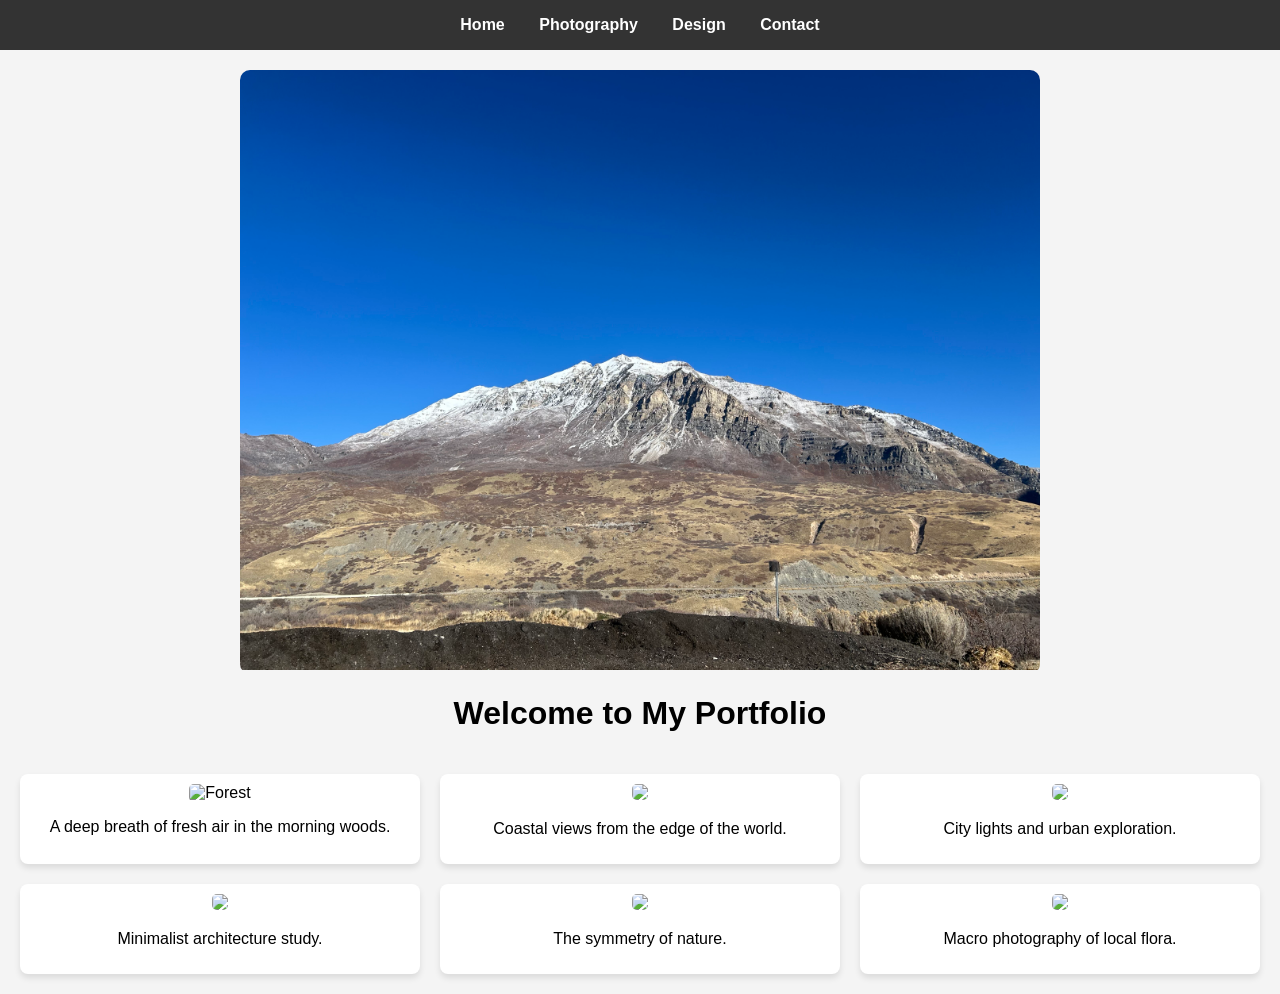
==== index.html @ ab3d57b9 "Add files via upload" ====
<!DOCTYPE html>
<html lang="en">
<head>
    <meta charset="UTF-8">
    <meta name="viewport" content="width=device-width, initial-scale=1.0">
    <title>Portfolio | Home</title>
    <link rel="stylesheet" href="style.css">
</head>
<body>

    <nav>
        <a href="index.html">Home</a>
        <a href="photography.html">Photography</a>
        <a href="design.html">Design</a>
        <a href="contact.html">Contact</a>
    </nav>

    <header>
        <div class="slideshow-container">
            <div class="mySlides fade">
                <img src="IMG_2703.jpeg" style="width:100%">
            </div>
            <div class="mySlides fade">
                <img src="design1.png" style="width:100%">
            </div>
            <div class="mySlides fade">
                <img src="https://picsum.photos/id/30/800/400" style="width:100%">
            </div>
        </div>
    </header>

    <main>
        <h1>Welcome to My Portfolio</h1>
        <div class="grid">
            <div class="card">
                <img src="https://picsum.photos/id/101/400/300" onclick="openModal(this.src)" alt="Forest">
                <p>A deep breath of fresh air in the morning woods.</p>
            </div>
            <div class="card"><img src="https://picsum.photos/id/102/400/300" onclick="openModal(this.src)"><p>Coastal views from the edge of the world.</p></div>
            <div class="card"><img src="https://picsum.photos/id/103/400/300" onclick="openModal(this.src)"><p>City lights and urban exploration.</p></div>
            <div class="card"><img src="https://picsum.photos/id/104/400/300" onclick="openModal(this.src)"><p>Minimalist architecture study.</p></div>
            <div class="card"><img src="https://picsum.photos/id/106/400/300" onclick="openModal(this.src)"><p>The symmetry of nature.</p></div>
            <div class="card"><img src="https://picsum.photos/id/107/400/300" onclick="openModal(this.src)"><p>Macro photography of local flora.</p></div>
        </div>
    </main>

    <div id="myModal" class="modal" onclick="this.style.display='none'">
        <span class="close">&times;</span>
        <img class="modal-content" id="img01">
    </div>

    <script src="script.js"></script>
</body>
</html>
---- style.css ----
body { font-family: sans-serif; margin: 0; background: #f4f4f4; text-align: center; }
nav { background: #333; padding: 1rem; }
nav a { color: white; margin: 0 15px; text-decoration: none; font-weight: bold; }

.grid { display: grid; grid-template-columns: repeat(auto-fit, minmax(300px, 1fr)); gap: 20px; padding: 20px; }
.card { background: white; padding: 10px; border-radius: 8px; box-shadow: 0 4px 6px rgba(0,0,0,0.1); }
.card img { width: 100%; border-radius: 5px; cursor: pointer; transition: 0.3s; }
.card img:hover { opacity: 0.7; }

/* Slideshow */
.slideshow-container { max-width: 800px; position: relative; margin: 20px auto; overflow: hidden; border-radius: 10px; }
.mySlides { display: none; }
.fade { animation: fadeAnim 1.5s; }
@keyframes fadeAnim { from {opacity: .4} to {opacity: 1} }

/* Modal/Lightbox */
.modal { display: none; position: fixed; z-index: 100; top: 0; left: 0; width: 100%; height: 100%; background: rgba(0,0,0,0.9); }
.modal-content { margin: auto; display: block; max-width: 80%; max-height: 80%; margin-top: 5%; }
.close { position: absolute; top: 20px; right: 35px; color: white; font-size: 40px; cursor: pointer; }
3. The Logic (script.js)
This small script handles both the automatic slideshow and the clicking of images.

JavaScript
// Slideshow Logic
let slideIndex = 0;
showSlides();

function showSlides() {
  let slides = document.getElementsByClassName("mySlides");
  for (let i = 0; i < slides.length; i++) {
    slides[i].style.display = "none";  
  }
  slideIndex++;
  if (slideIndex > slides.length) {slideIndex = 1}    
  if(slides.length > 0) {
    slides[slideIndex-1].style.display = "block";  
    setTimeout(showSlides, 3000); // Change image every 3 seconds
  }
}

// Lightbox Logic
function openModal(src) {
  document.getElementById("img01").src = src;
  document.getElementById("myModal").style.display = "block";
}
/* --- Enlarged Contact Form Styles --- */
.contact-section {
    max-width: 800px; /* Increased from 600px */
    margin: 50px auto;
    padding: 40px;   /* More internal breathing room */
    background: white;
    border-radius: 12px;
    box-shadow: 0 10px 25px rgba(0,0,0,0.1); /* Softer, deeper shadow */
    text-align: left;
}

.form-group {
    margin-bottom: 25px; /* More space between fields */
}

.form-group label {
    display: block;
    margin-bottom: 10px;
    font-size: 1.1rem; /* Slightly larger text */
    font-weight: 600;
    color: #222;
}

.form-group input, 
.form-group textarea {
    width: 100%;
    padding: 15px; /* Thicker input boxes */
    border: 2px solid #eee; /* Bolder border */
    border-radius: 6px;
    box-sizing: border-box; 
    font-size: 1rem;
    transition: border-color 0.3s, box-shadow 0.3s;
}

/* Focus effect for better UX */
.form-group input:focus, 
.form-group textarea:focus {
    outline: none;
    border-color: #333;
    box-shadow: 0 0 8px rgba(0,0,0,0.1);
}

.submit-btn {
    background-color: #333;
    color: white;
    padding: 18px; /* Larger button */
    border: none;
    border-radius: 6px;
    cursor: pointer;
    width: 100%;
    font-size: 1.2rem; /* Clearer call to action */
    font-weight: bold;
    text-transform: uppercase;
    letter-spacing: 1px;
    transition: background 0.3s ease;
}

.submit-btn:hover {
    background-color: #000;
}
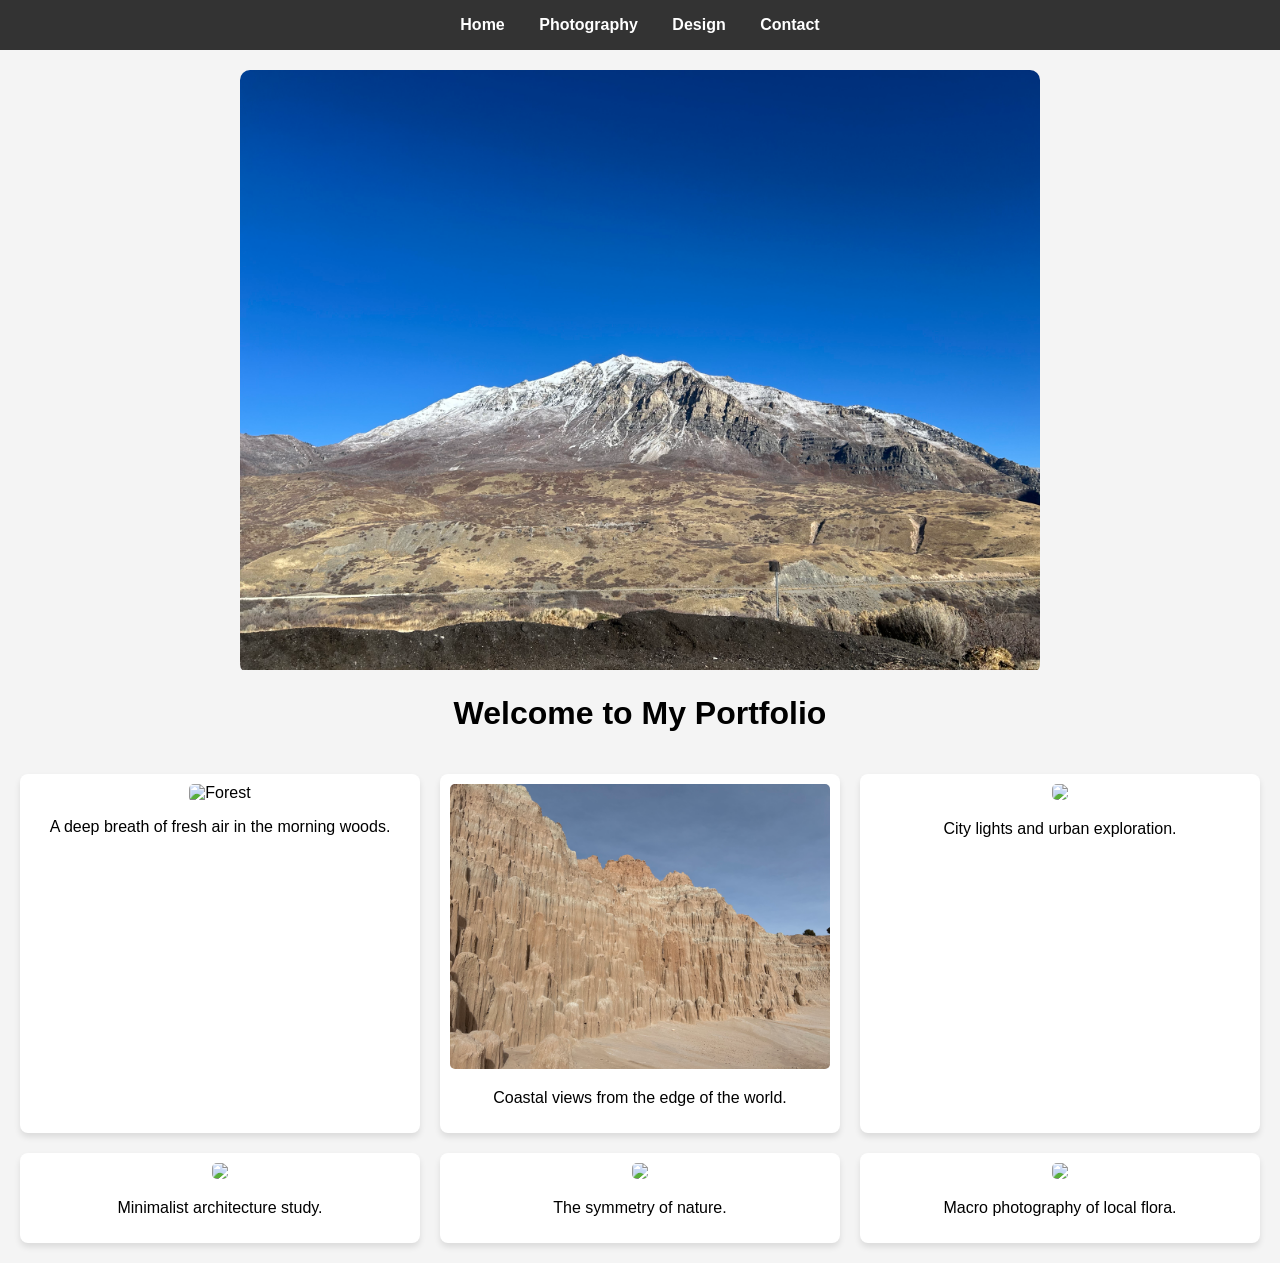
==== commit 0b9409c6: "Update index.html" ====
--- a/index.html
+++ b/index.html
@@ -24,7 +24,7 @@
                 <img src="design1.png" style="width:100%">
             </div>
             <div class="mySlides fade">
-                <img src="https://picsum.photos/id/30/800/400" style="width:100%">
+                <img src="IMG_2707.jpeg" style="width:100%">
             </div>
         </div>
     </header>
@@ -36,7 +36,7 @@
                 <img src="https://picsum.photos/id/101/400/300" onclick="openModal(this.src)" alt="Forest">
                 <p>A deep breath of fresh air in the morning woods.</p>
             </div>
-            <div class="card"><img src="https://picsum.photos/id/102/400/300" onclick="openModal(this.src)"><p>Coastal views from the edge of the world.</p></div>
+            <div class="card"><img src="IMG_2709.jpeg" onclick="openModal(this.src)"><p>Coastal views from the edge of the world.</p></div>
             <div class="card"><img src="https://picsum.photos/id/103/400/300" onclick="openModal(this.src)"><p>City lights and urban exploration.</p></div>
             <div class="card"><img src="https://picsum.photos/id/104/400/300" onclick="openModal(this.src)"><p>Minimalist architecture study.</p></div>
             <div class="card"><img src="https://picsum.photos/id/106/400/300" onclick="openModal(this.src)"><p>The symmetry of nature.</p></div>
@@ -51,4 +51,4 @@
 
     <script src="script.js"></script>
 </body>
-</html>+</html>
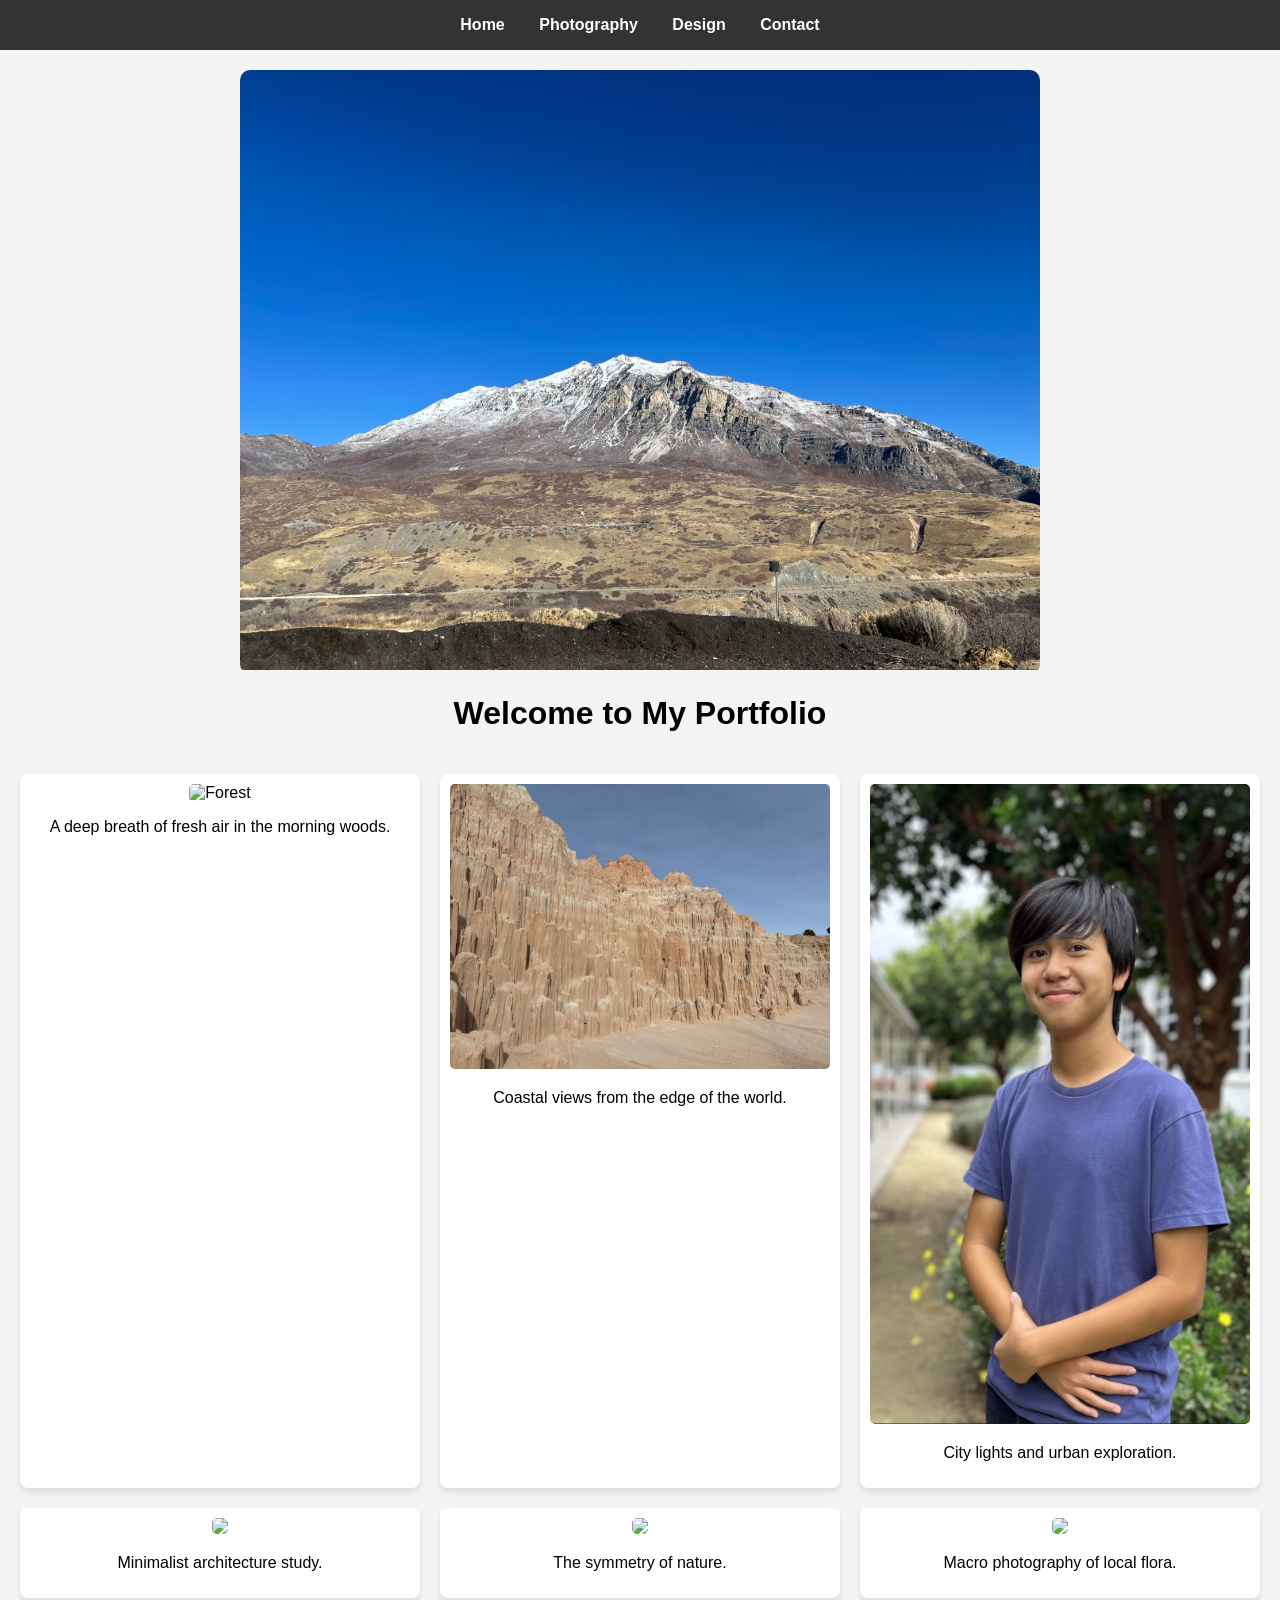
==== commit 585a5362: "Update index.html" ====
--- a/index.html
+++ b/index.html
@@ -37,7 +37,7 @@
                 <p>A deep breath of fresh air in the morning woods.</p>
             </div>
             <div class="card"><img src="IMG_2709.jpeg" onclick="openModal(this.src)"><p>Coastal views from the edge of the world.</p></div>
-            <div class="card"><img src="https://picsum.photos/id/103/400/300" onclick="openModal(this.src)"><p>City lights and urban exploration.</p></div>
+            <div class="card"><img src="photo3.png" onclick="openModal(this.src)"><p>City lights and urban exploration.</p></div>
             <div class="card"><img src="https://picsum.photos/id/104/400/300" onclick="openModal(this.src)"><p>Minimalist architecture study.</p></div>
             <div class="card"><img src="https://picsum.photos/id/106/400/300" onclick="openModal(this.src)"><p>The symmetry of nature.</p></div>
             <div class="card"><img src="https://picsum.photos/id/107/400/300" onclick="openModal(this.src)"><p>Macro photography of local flora.</p></div>
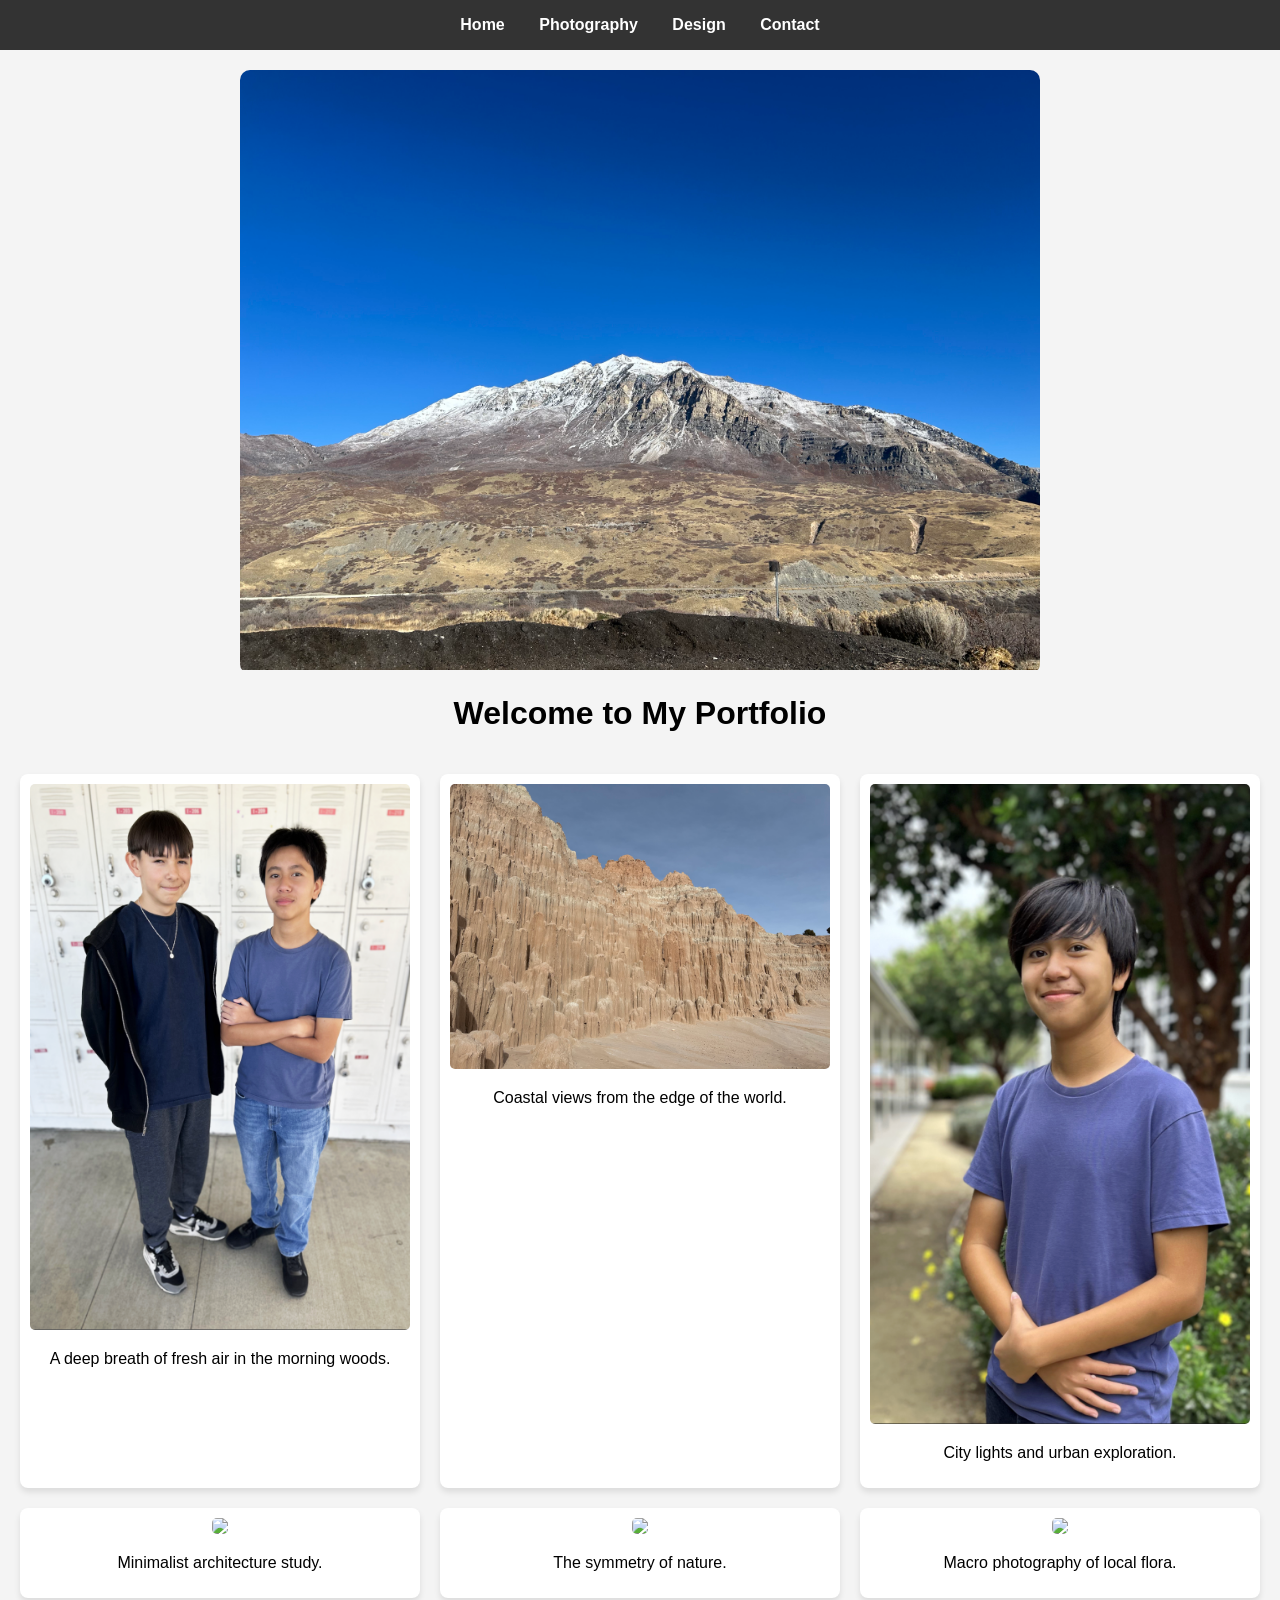
==== commit 045fe09e: "Update index.html" ====
--- a/index.html
+++ b/index.html
@@ -33,7 +33,7 @@
         <h1>Welcome to My Portfolio</h1>
         <div class="grid">
             <div class="card">
-                <img src="https://picsum.photos/id/101/400/300" onclick="openModal(this.src)" alt="Forest">
+                <img src="duoportrait2.png" onclick="openModal(this.src)" alt="Forest">
                 <p>A deep breath of fresh air in the morning woods.</p>
             </div>
             <div class="card"><img src="IMG_2709.jpeg" onclick="openModal(this.src)"><p>Coastal views from the edge of the world.</p></div>
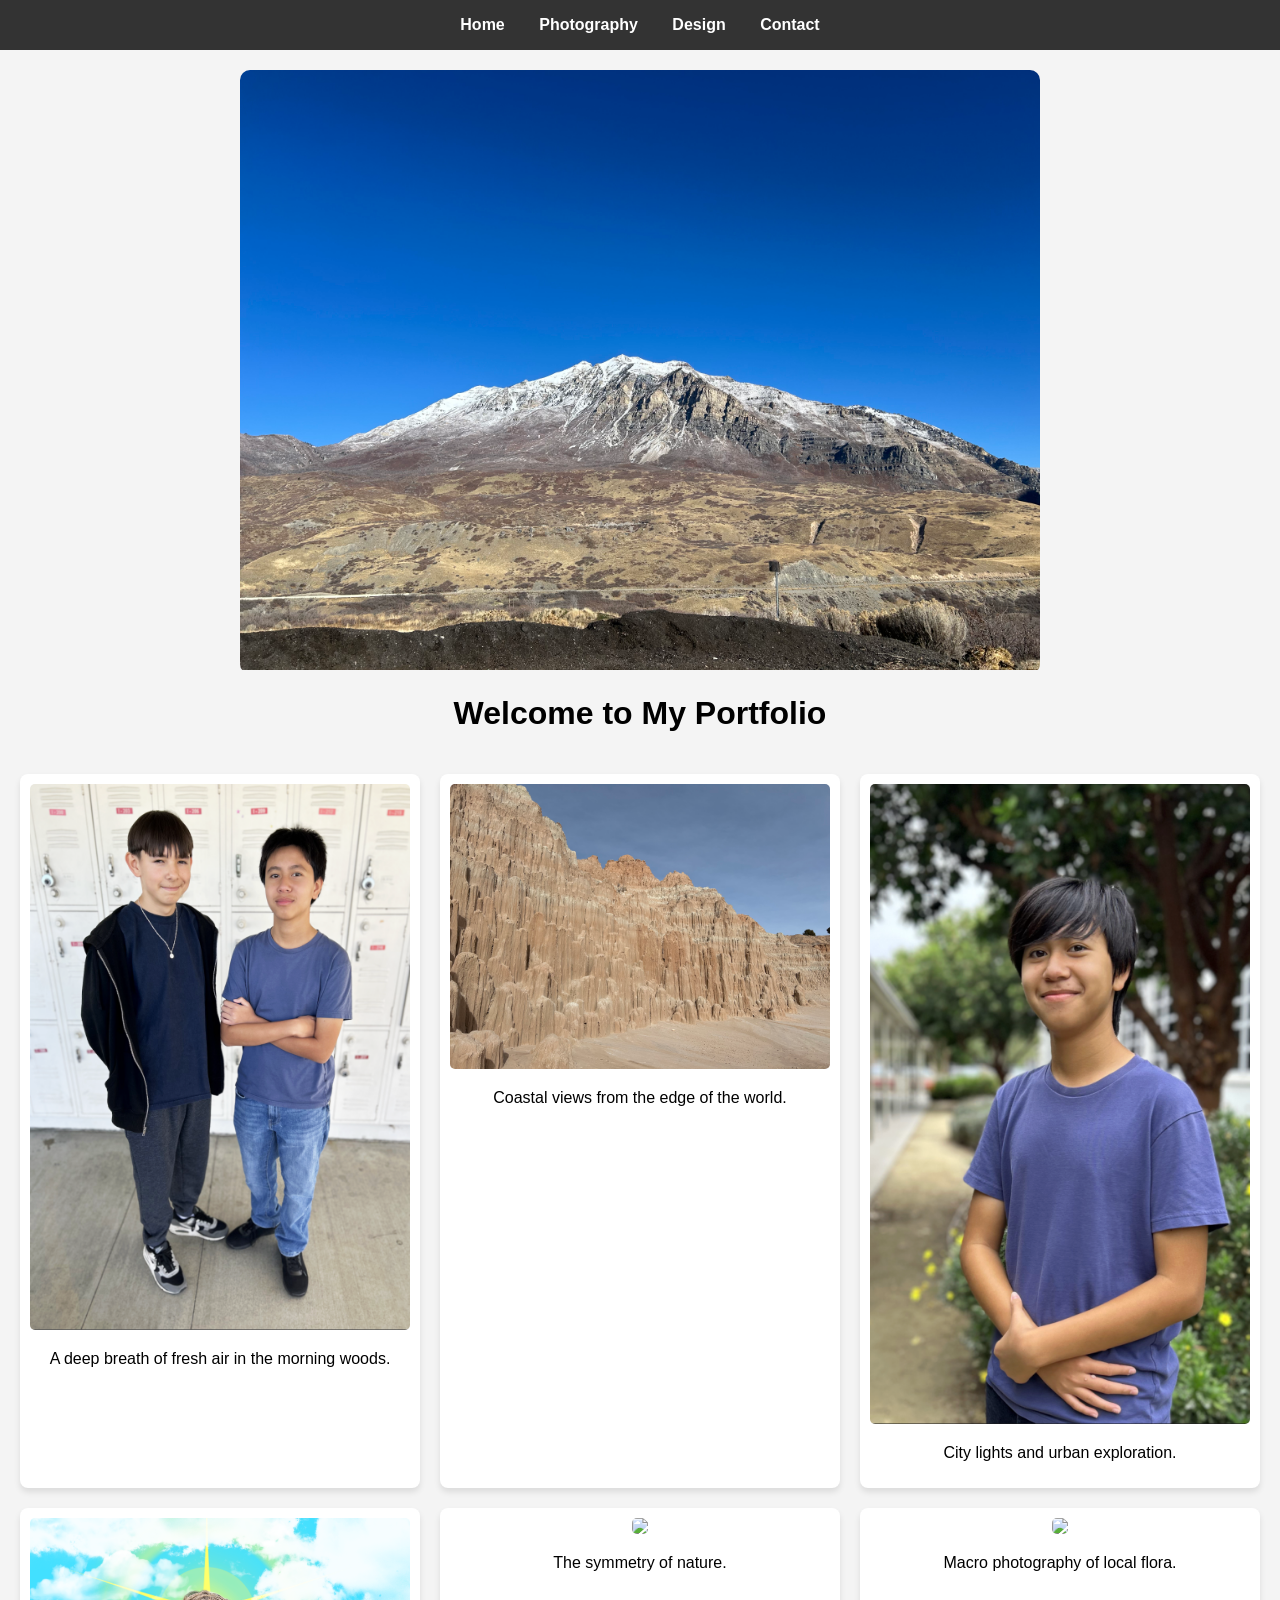
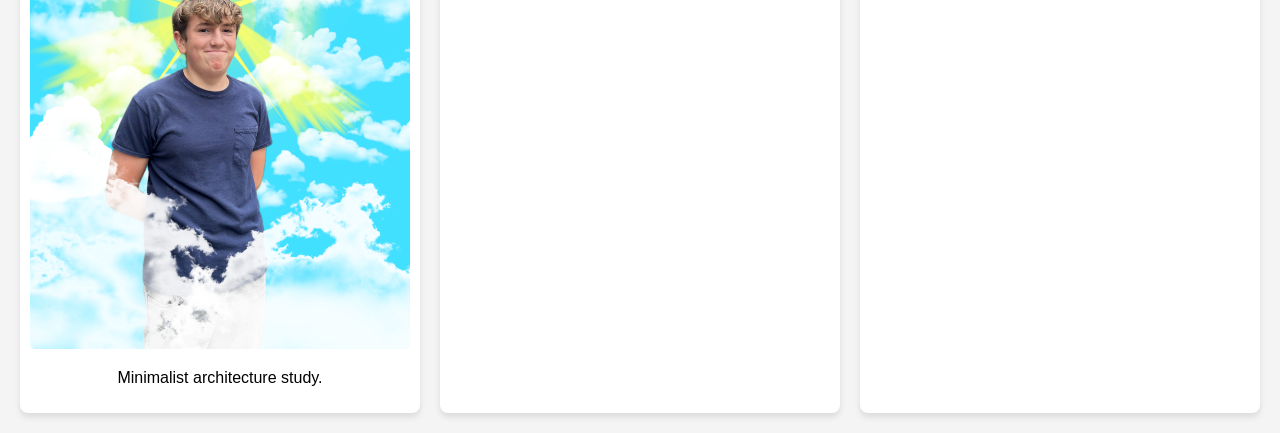
==== commit 9a1c62be: "Update index.html" ====
--- a/index.html
+++ b/index.html
@@ -38,7 +38,7 @@
             </div>
             <div class="card"><img src="IMG_2709.jpeg" onclick="openModal(this.src)"><p>Coastal views from the edge of the world.</p></div>
             <div class="card"><img src="photo3.png" onclick="openModal(this.src)"><p>City lights and urban exploration.</p></div>
-            <div class="card"><img src="https://picsum.photos/id/104/400/300" onclick="openModal(this.src)"><p>Minimalist architecture study.</p></div>
+            <div class="card"><img src="design4.png" onclick="openModal(this.src)"><p>Minimalist architecture study.</p></div>
             <div class="card"><img src="https://picsum.photos/id/106/400/300" onclick="openModal(this.src)"><p>The symmetry of nature.</p></div>
             <div class="card"><img src="https://picsum.photos/id/107/400/300" onclick="openModal(this.src)"><p>Macro photography of local flora.</p></div>
         </div>
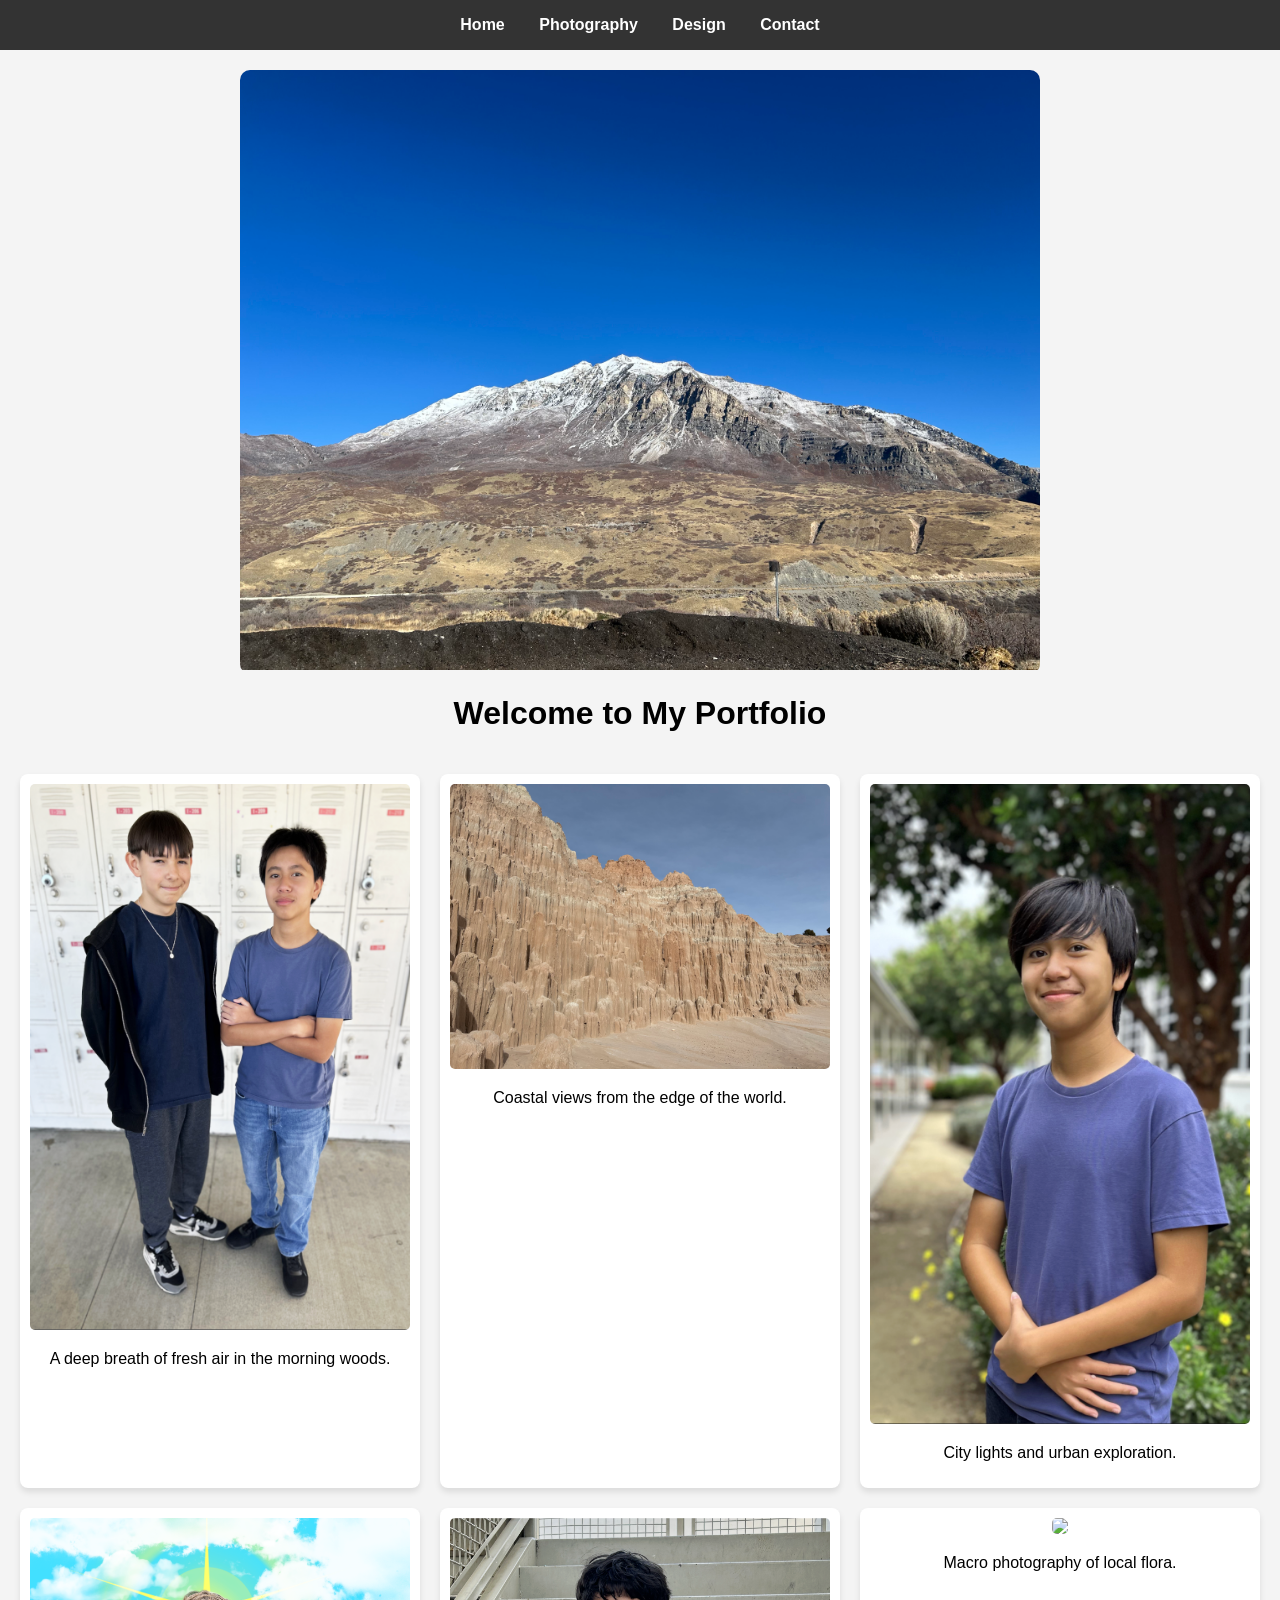
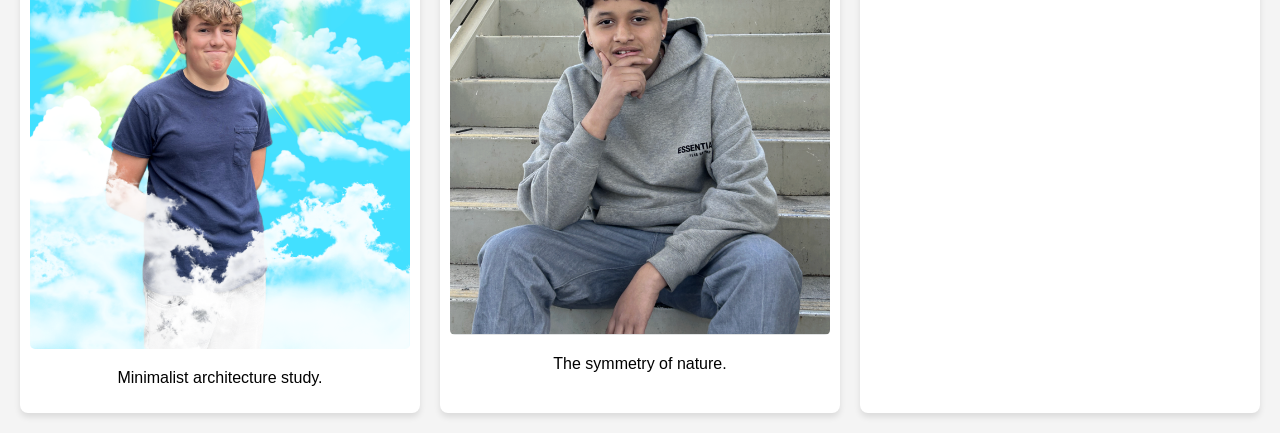
==== commit fac41883: "Update index.html" ====
--- a/index.html
+++ b/index.html
@@ -39,7 +39,7 @@
             <div class="card"><img src="IMG_2709.jpeg" onclick="openModal(this.src)"><p>Coastal views from the edge of the world.</p></div>
             <div class="card"><img src="photo3.png" onclick="openModal(this.src)"><p>City lights and urban exploration.</p></div>
             <div class="card"><img src="design4.png" onclick="openModal(this.src)"><p>Minimalist architecture study.</p></div>
-            <div class="card"><img src="https://picsum.photos/id/106/400/300" onclick="openModal(this.src)"><p>The symmetry of nature.</p></div>
+            <div class="card"><img src="photo4.png" onclick="openModal(this.src)"><p>The symmetry of nature.</p></div>
             <div class="card"><img src="https://picsum.photos/id/107/400/300" onclick="openModal(this.src)"><p>Macro photography of local flora.</p></div>
         </div>
     </main>
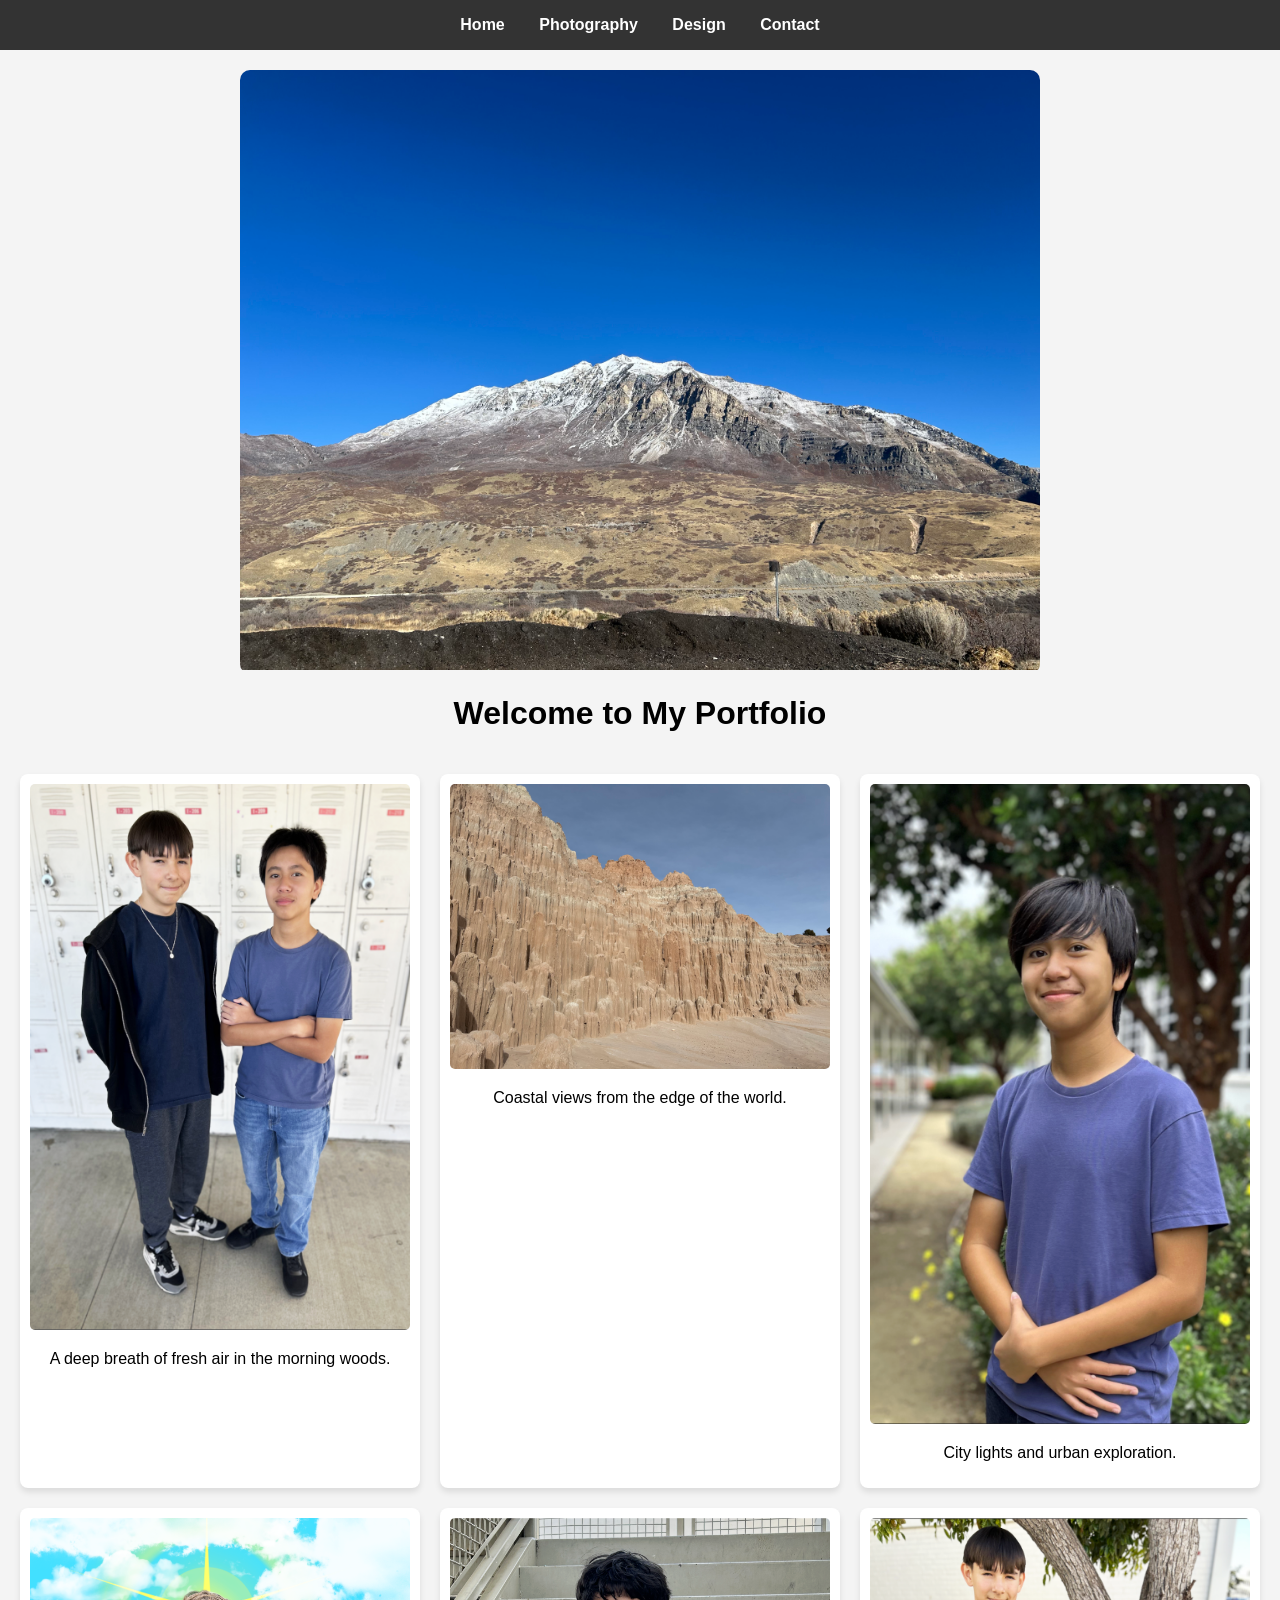
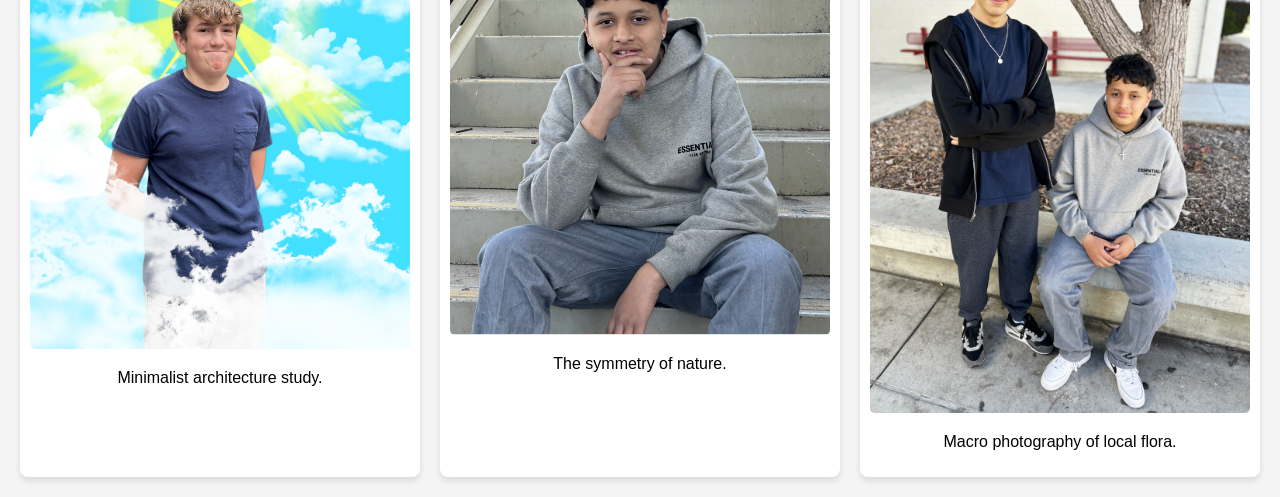
==== commit d90e9141: "Update index.html" ====
--- a/index.html
+++ b/index.html
@@ -40,7 +40,7 @@
             <div class="card"><img src="photo3.png" onclick="openModal(this.src)"><p>City lights and urban exploration.</p></div>
             <div class="card"><img src="design4.png" onclick="openModal(this.src)"><p>Minimalist architecture study.</p></div>
             <div class="card"><img src="photo4.png" onclick="openModal(this.src)"><p>The symmetry of nature.</p></div>
-            <div class="card"><img src="https://picsum.photos/id/107/400/300" onclick="openModal(this.src)"><p>Macro photography of local flora.</p></div>
+            <div class="card"><img src="duoportrait3.png" onclick="openModal(this.src)"><p>Macro photography of local flora.</p></div>
         </div>
     </main>
 
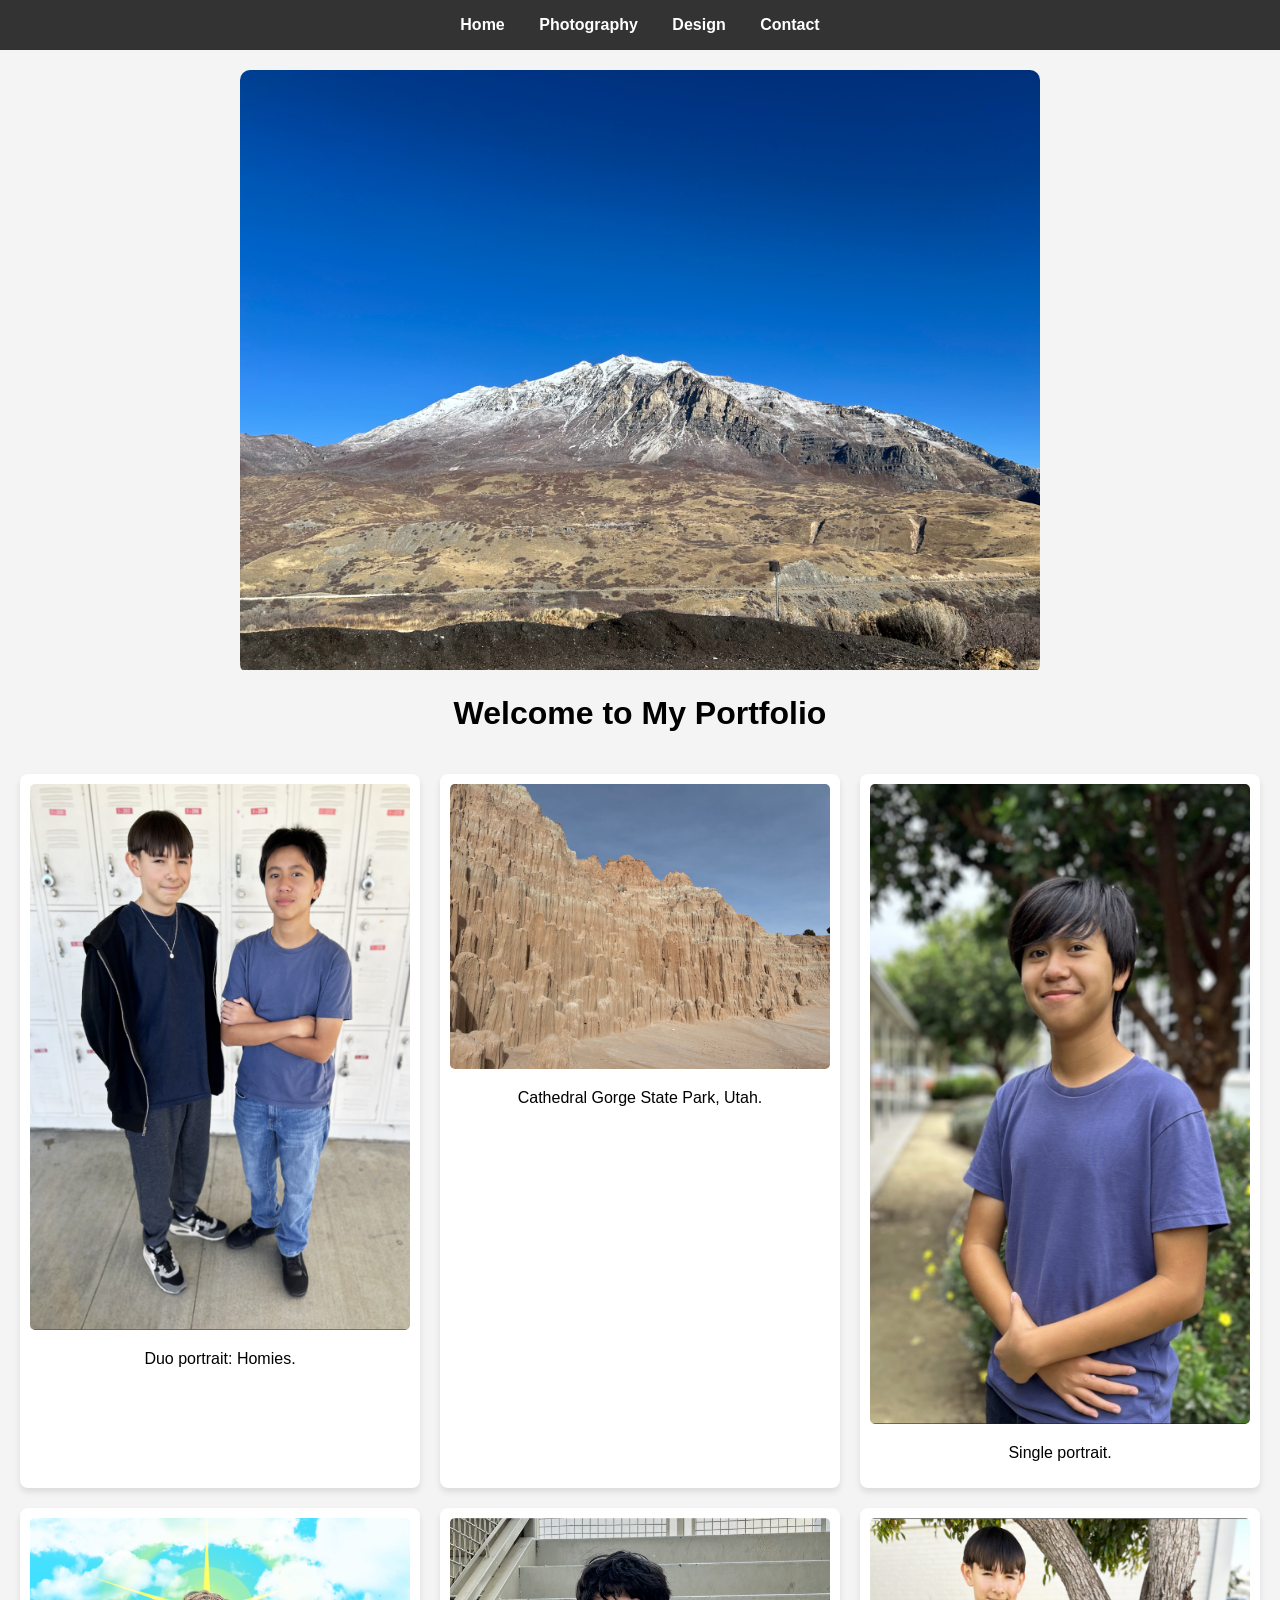
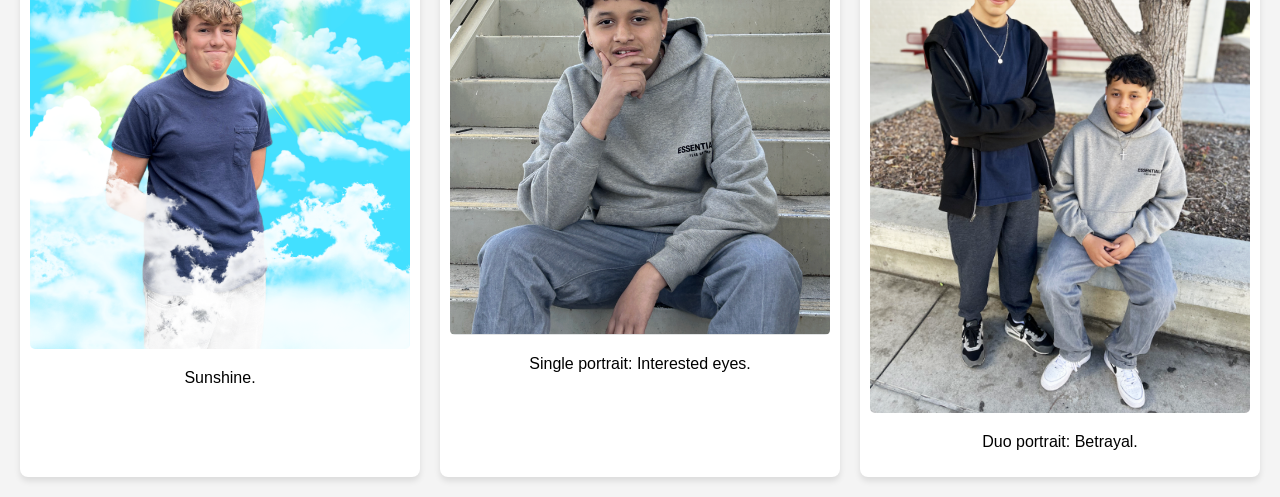
==== commit 7294d660: "Update index.html" ====
--- a/index.html
+++ b/index.html
@@ -34,13 +34,13 @@
         <div class="grid">
             <div class="card">
                 <img src="duoportrait2.png" onclick="openModal(this.src)" alt="Forest">
-                <p>A deep breath of fresh air in the morning woods.</p>
+                <p>Duo portrait: Homies.</p>
             </div>
-            <div class="card"><img src="IMG_2709.jpeg" onclick="openModal(this.src)"><p>Coastal views from the edge of the world.</p></div>
-            <div class="card"><img src="photo3.png" onclick="openModal(this.src)"><p>City lights and urban exploration.</p></div>
-            <div class="card"><img src="design4.png" onclick="openModal(this.src)"><p>Minimalist architecture study.</p></div>
-            <div class="card"><img src="photo4.png" onclick="openModal(this.src)"><p>The symmetry of nature.</p></div>
-            <div class="card"><img src="duoportrait3.png" onclick="openModal(this.src)"><p>Macro photography of local flora.</p></div>
+            <div class="card"><img src="IMG_2709.jpeg" onclick="openModal(this.src)"><p>Cathedral Gorge State Park, Utah.</p></div>
+            <div class="card"><img src="photo3.png" onclick="openModal(this.src)"><p>Single portrait.</p></div>
+            <div class="card"><img src="design4.png" onclick="openModal(this.src)"><p>Sunshine.</p></div>
+            <div class="card"><img src="photo4.png" onclick="openModal(this.src)"><p>Single portrait: Interested eyes.</p></div>
+            <div class="card"><img src="duoportrait3.png" onclick="openModal(this.src)"><p>Duo portrait: Betrayal.</p></div>
         </div>
     </main>
 
